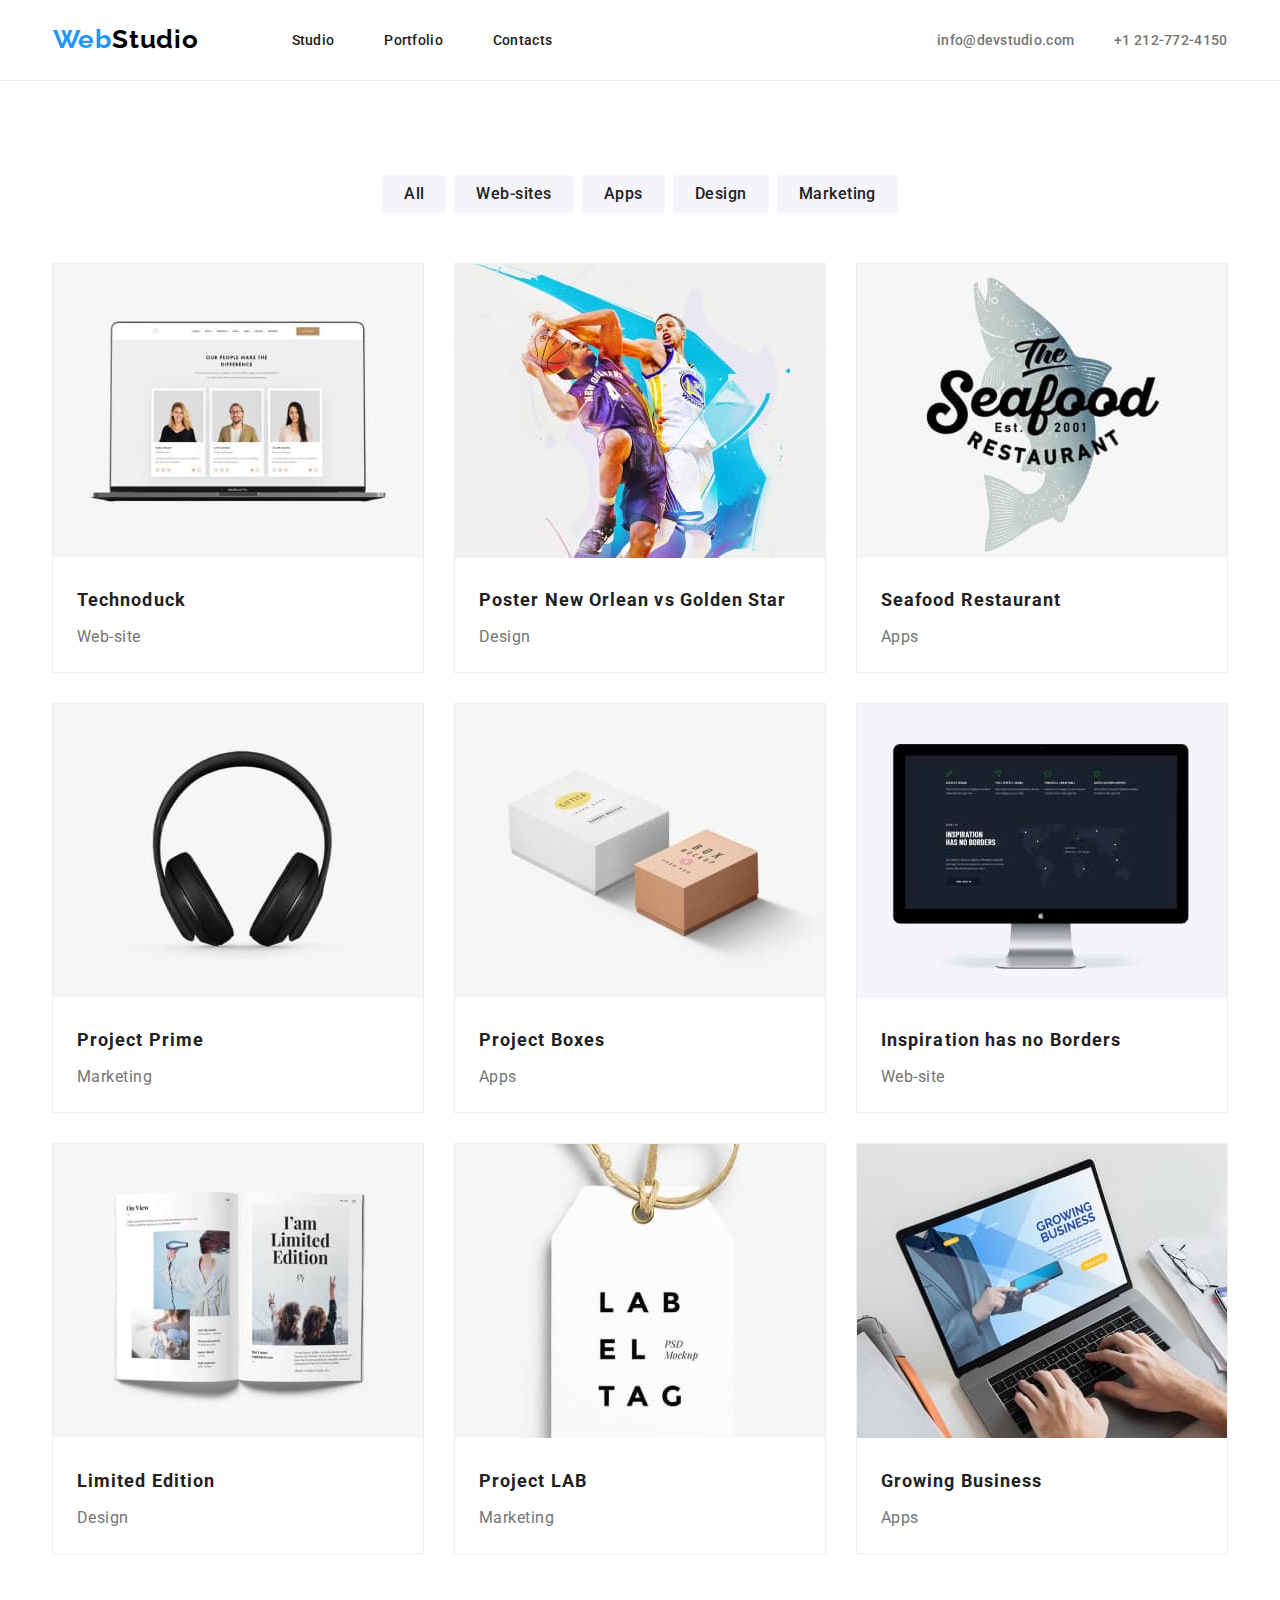
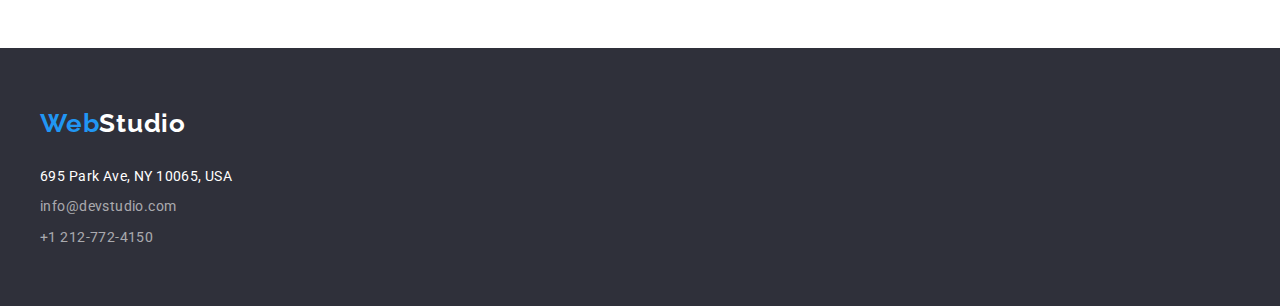
==== portfolio.html @ 4440e051 "Initial commit" ====
<!DOCTYPE html>
<html lang="en">
    <head>
        <meta charset="UTF-8" />
        <link
            rel="stylesheet"
            href="https://cdnjs.cloudflare.com/ajax/libs/modern-normalize/1.0.0/modern-normalize.min.css"
        />
        <link rel="preconnect" href="https://fonts.googleapis.com" />
        <link rel="preconnect" href="https://fonts.gstatic.com" crossorigin />
        <link
            href="https://fonts.googleapis.com/css2?family=Raleway:wght@700&family=Roboto:wght@400;500;700;900&display=swap"
            rel="stylesheet"
        />
        <link rel="stylesheet" href="css/styles.css" />
        <title>Web Studio</title>
    </head>
    <body>
        <!-- HEADER SECTION -->
        <div class="header-container">
            <header class="page-header">
                <a class="header-logo-1" href="#"
                    ><span class="logo-2">Web</span>Studio</a
                >
                <!-- NAVIGATION SECTION -->
                <nav class="header-navigation">
                    <ul class="navigation-list unstyled-list">
                        <li>
                            <a class="nav-list-item" href="index.html"
                                >Studio</a
                            >
                        </li>
                        <li>
                            <a class="nav-list-item" href="#">Portfolio</a>
                        </li>
                        <li>
                            <a class="nav-list-item" href="contacts.html"
                                >Contacts</a
                            >
                        </li>
                    </ul>
                </nav>
                <!-- CONTACTS SECTION -->
                <ul class="right-navigation-list unstyled-list">
                    <li>
                        <a
                            class="mail-header contact-list-item"
                            href="mailto:info@devstudio.com"
                            >info@devstudio.com</a
                        >
                    </li>
                    <li>
                        <a class="contact-list-item" href="tel:+12127724150"
                            >+1 212-772-4150</a
                        >
                    </li>
                </ul>
            </header>
        </div>

        <!-- MAIN -->
        <div class="container">
            <main>
                <!-- FILTER SECTION -->
                <section>
                    <ul class="filter unstyled-list">
                        <li>
                            <button class="p-button" type="button">All</button>
                        </li>
                        <li>
                            <button class="p-button" type="button">
                                Web-sites
                            </button>
                        </li>
                        <li>
                            <button class="p-button" type="button">Apps</button>
                        </li>
                        <li>
                            <button class="p-button" type="button">
                                Design
                            </button>
                        </li>
                        <li>
                            <button class="p-button" type="button">
                                Marketing
                            </button>
                        </li>
                    </ul>
                </section>
                <!-- PORTFOLIO ELEMENTS SECTION -->
                <section class="p-container">
                    <ul class="card-set unstyled-list">
                        <li class="p-item">
                            <img
                                width="370"
                                height="294"
                                src="./images/p1.jpg"
                                alt="Laptop"
                            />
                            <h3 class="p-name">Technoduck</h3>
                            <p class="p-type">Web-site</p>
                        </li>
                        <li class="p-item">
                            <img
                                width="370"
                                height="294"
                                src="./images/p2.jpg"
                                alt="Dunking"
                            />
                            <h3 class="p-name">
                                Poster New Orlean vs Golden Star
                            </h3>
                            <p class="p-type">Design</p>
                        </li>
                        <li class="p-item">
                            <img
                                width="370"
                                height="294"
                                src="./images/p3.jpg"
                                alt="The Seafood Restaurant"
                            />
                            <h3 class="p-name">Seafood Restaurant</h3>
                            <p class="p-type">Apps</p>
                        </li>
                        <li class="p-item">
                            <img
                                width="370"
                                height="294"
                                src="./images/p4.jpg"
                                alt="Headset"
                            />
                            <h3 class="p-name">Project Prime</h3>
                            <p class="p-type">Marketing</p>
                        </li>
                        <li class="p-item">
                            <img
                                width="370"
                                height="294"
                                src="./images/p5.jpg"
                                alt="Two Boxes"
                            />
                            <h3 class="p-name">Project Boxes</h3>
                            <p class="p-type">Apps</p>
                        </li>
                        <li class="p-item">
                            <img
                                width="370"
                                height="294"
                                src="./images/p6.jpg"
                                alt="Apple Monitor"
                            />
                            <h3 class="p-name">Inspiration has no Borders</h3>
                            <p class="p-type">Web-site</p>
                        </li>
                        <li class="p-item">
                            <img
                                width="370"
                                height="294"
                                src="./images/p7.jpg"
                                alt="Open book"
                            />
                            <h3 class="p-name">Limited Edition</h3>
                            <p class="p-type">Design</p>
                        </li>
                        <li class="p-item">
                            <img
                                width="370"
                                height="294"
                                src="./images/p8.jpg"
                                alt="Label Tag"
                            />
                            <h3 class="p-name">Project LAB</h3>
                            <p class="p-type">Marketing</p>
                        </li>
                        <li class="p-item">
                            <img
                                width="370"
                                height="294"
                                src="./images/p9.jpg"
                                alt="Working on Laptop"
                            />
                            <h3 class="p-name">Growing Business</h3>
                            <p class="p-type">Apps</p>
                        </li>
                    </ul>
                </section>
            </main>
        </div>
        <!-- FOOTER  -->
        <footer class="footer-section">
            <div class="container">
                <a class="footer-logo-1 footer-style" href="#"
                    ><span class="logo-2">Web</span>Studio</a
                >
                <address>
                    <ul class="footer-list unstyled-list">
                        <li class="footer-list-item">
                            <a class="address footer-style" href=""
                                >695 Park Ave, NY 10065, USA</a
                            >
                        </li>
                        <li class="footer-list-item">
                            <a
                                class="email-footer footer-style"
                                href="mailto:info@devstudio.com"
                                >info@devstudio.com</a
                            >
                        </li>
                        <li class="footer-list-item footer-phone">
                            <a
                                class="phone-nr-footer footer-style"
                                href="tel:+12127724150"
                                >+1 212-772-4150</a
                            >
                        </li>
                    </ul>
                </address>
            </div>
        </footer>
    </body>
</html>
---- css/styles.css ----
/* VARIABLES */

:root {
    --brand-color: #2196f3;
    --brand-color-dark: #212121;
    --brand-color-light: #757575;
    --brand-color-background: #2f303a;
}

/* GLOBALS */

* {
    margin-block-start: 0px;
    margin-block-end: 0px;
    margin-inline-start: 0px;
    margin-inline-end: 0px;
    padding-inline-start: 0px;
}

body {
    font-family: "Roboto";
    font-style: normal;
    font-weight: 400;
    color: #212121;
}

.unstyled-list {
    list-style: none;
}

/* HEADER STYLES */

.header-container {
    display: flex;
    justify-content: center;
    border-bottom: 1px solid #ececec;
}

.page-header {
    display: flex;
}

.navigation-list,
.header-navigation {
    display: flex;
    align-items: center;
}

.navigation-list,
.right-navigation-list {
    display: flex;
    align-items: center;
}

.right-navigation-list {
    margin-left: 335px;
}

.header {
    background-color: white;
}

.header-logo-1 {
    text-decoration: none;
    font-family: "Raleway";
    font-weight: 700;
    font-size: 26px;
    line-height: 1.2;
    letter-spacing: 0.03em;
    color: black;
    display: flex;
    align-items: center;
    margin: 24px 93px 25px auto;
}

.logo-2 {
    text-decoration: none;
    font-family: "Raleway";
    font-weight: 700;
    font-size: 26px;
    line-height: 1.2;
    letter-spacing: 0.03em;
    color: var(--brand-color);
}

.contact-list-item {
    text-decoration: none;
    font-weight: 500;
    font-size: 14px;
    line-height: 1.14;
    letter-spacing: 0.02em;
    color: var(--brand-color-light);
}

.mail-header {
    margin-right: 40px;
}

.nav-list-item {
    text-decoration: none;
    font-weight: 500;
    font-size: 14px;
    line-height: 1.14;
    letter-spacing: 0.02em;
    color: var(--brand-color-dark);
    margin: 32px 50px 32px 0px;
}

.nav-list-item:hover,
.contact-list-item:hover,
.nav-list-item:focus,
.contact-list-item:focus {
    color: var(--brand-color);
}

/* REQUEST SECTION STYLES */

.request-section {
    display: flex;
    flex-direction: column;
    align-items: center;
    justify-content: center;

    background-color: var(--brand-color-background);
}

.request-section-title {
    font-weight: 900;
    font-size: 44px;
    line-height: 60px;
    text-align: center;
    letter-spacing: 0.06em;
    text-transform: uppercase;
    color: #ffffff;
    margin: 200px auto 30px auto;
}

.request-button {
    width: 200px;
    height: 50px;

    background: var(--brand-color);
    box-shadow: 0px 4px 4px rgba(0, 0, 0, 0.15);
    border-radius: 4px;
    border: none;

    font-family: "Roboto";
    font-weight: 700;
    font-size: 16px;
    line-height: 1.88;
    color: #ffffff;
    margin-bottom: 200px;

    cursor: pointer;
}

/* STRENGHTS SECTION */

.strenghts-section {
    display: flex;
}

.strenghts-list {
    display: flex;
    gap: 30px;
    margin: 94px auto;
}

.strenghts-title {
    font-weight: 700;
    font-size: 14px;
    line-height: 1.14;
    letter-spacing: 0.03em;
    text-transform: uppercase;
    margin-bottom: 10px;

    color: var(--brand-color-dark);
}

.strenghts-text {
    font-size: 14px;
    line-height: 1.71;
    letter-spacing: 0.03em;

    color: var(--brand-color-light);
}

/* WHAT WE DO SECTION */

.what-we-do-list {
    display: flex;
    gap: 30px;
    justify-content: space-around;
    padding-bottom: 94px;
}

.what-we-do-title {
    font-weight: 700;
    font-size: 36px;
    line-height: 1.16;
    text-align: center;
    letter-spacing: 0.03em;
    padding: 0px 0px 50px 0px;

    color: var(--brand-color-dark);
}

/* OUR TEAM SECTION */

.team-card {
    background: #ffffff;

    box-shadow: 0px 1px 3px rgba(0, 0, 0, 0.12), 0px 1px 1px rgba(0, 0, 0, 0.14),
        0px 2px 1px rgba(0, 0, 0, 0.2);
    border-radius: 0px 0px 4px 4px;
}

.team-list {
    display: flex;
    gap: 30px;
    justify-content: start;
}

.team-section {
    background-color: #f5f4fa;
    padding-bottom: 94px;
}

.team-picture {
    padding-bottom: 30px;
}

.team-title {
    font-weight: 700;
    font-size: 36px;
    line-height: 1.16;
    text-align: center;
    letter-spacing: 0.03em;
    padding: 94px 0px 50px 0;

    color: var(--brand-color-dark);
}

.team-name {
    font-weight: 500;
    font-size: 16px;
    line-height: 1.18;
    text-align: center;
    letter-spacing: 0.03em;
    padding-bottom: 10px;

    color: var(--brand-color-dark);
}

.team-role {
    font-size: 16px;
    line-height: 1.18;
    text-align: center;
    letter-spacing: 0.03em;
    margin-bottom: 30px;

    color: var(--brand-color-light);
}

/* FOOTER STYLES */

.footer-list {
    margin-top: 28px;
}

.footer-list-item {
    padding-bottom: 12px;
}

.footer-section {
    background-color: var(--brand-color-background);
    padding-top: 60px;
}

.footer-style {
    text-decoration: none;
    font-size: 14px;
    line-height: 1.14;
    letter-spacing: 0.03em;
    font-style: normal;

    color: #ffffff;
}

.footer-phone {
    padding-bottom: 60px;
}

.phone-nr-footer,
.email-footer {
    color: rgba(255, 255, 255, 0.6);
}

.footer-logo-1 {
    font-family: "Raleway";
    font-weight: 700;
    font-size: 26px;
    line-height: 1.19;

    letter-spacing: 0.03em;
    color: #ffffff;
}

.address:hover,
.phone-nr-footer:hover,
.email-footer:hover,
.address:focus,
.phone-nr-footer:focus,
.email-footer:focus {
    color: var(--brand-color);
}

/* PORTFOLIO FILTER SECTION */

.filter {
    display: flex;
    justify-content: center;
    gap: 8px;
    margin: 94px auto 50px auto;
}

.p-button {
    background-color: #f5f4fa;
    padding: 6px 22px;

    font-weight: 500;
    font-size: 16px;
    line-height: 1.6;
    text-align: center;
    letter-spacing: 0.03em;

    color: var(--brand-color-dark);
    border-radius: 4px;
    border: none;

    cursor: pointer;
}

.p-button:hover,
.p-button:focus {
    background-color: var(--brand-color);
    color: #ffffff;
}

/* PORTFOLIO ELEMENTS SECTION */

.card-set {
    display: flex;
    gap: 30px;
    margin-bottom: 94px;
    flex-wrap: wrap;
    justify-content: center;
}

.p-item {
    flex: 0 1 24%;
    background: #ffffff;
    border: 1px solid #eeeeee;
}

.p-name {
    font-weight: 700;
    font-size: 18px;
    line-height: 2;
    letter-spacing: 0.06em;
    padding: 20px 0px 4px 24px;

    color: var(--brand-color-dark);
}

.p-type {
    font-size: 16px;
    line-height: 1.87;
    letter-spacing: 0.03em;
    padding: 0px 0px 20px 24px;

    color: var(--brand-color-light);
}

/*  */

.container {
    max-width: 1200px;
    margin: 0px auto;
}
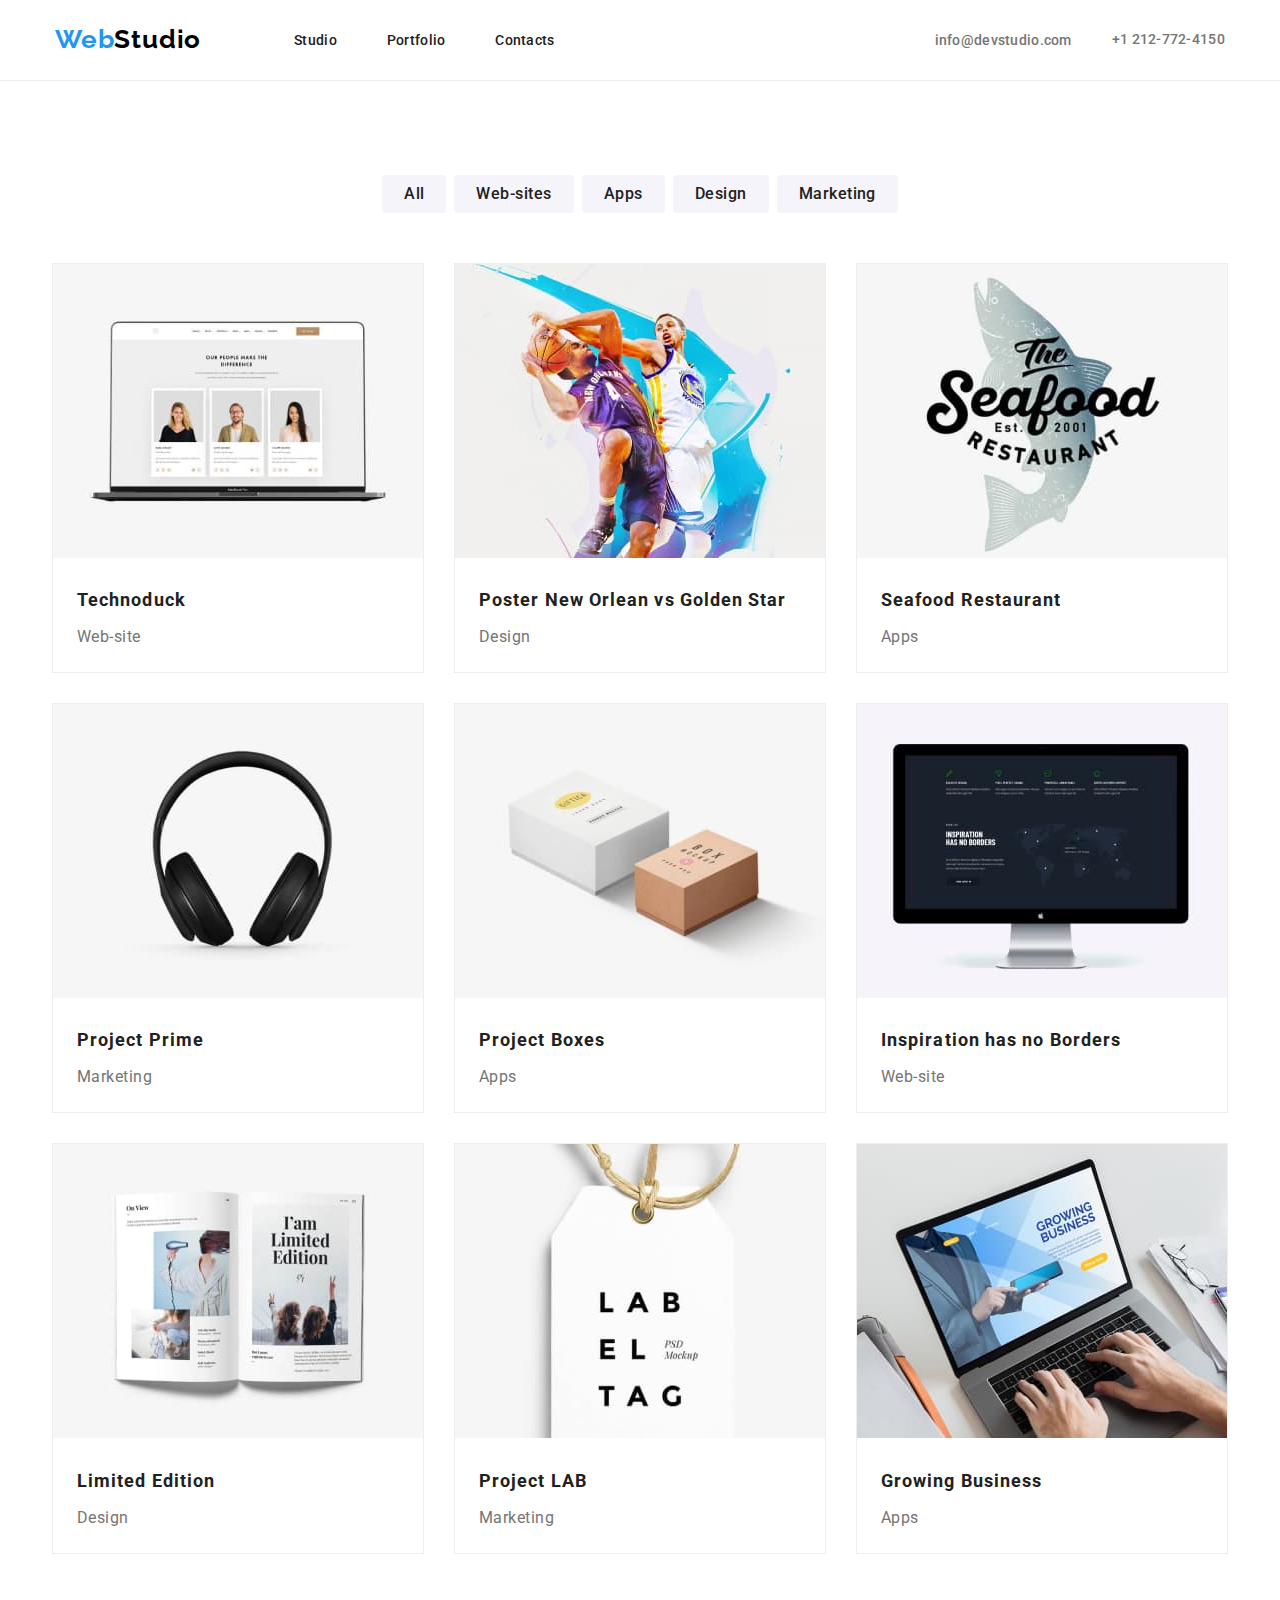
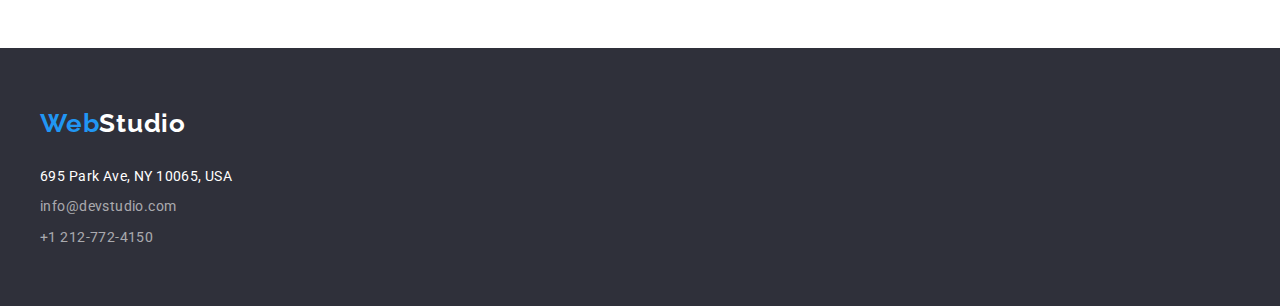
==== commit eaa6af9f: "7" ====
--- a/portfolio.html
+++ b/portfolio.html
@@ -50,7 +50,9 @@
                         >
                     </li>
                     <li>
-                        <a class="contact-list-item" href="tel:+12127724150"
+                        <a
+                            class="phone-header contact-list-item"
+                            href="tel:+12127724150"
                             >+1 212-772-4150</a
                         >
                     </li>
--- a/css/styles.css
+++ b/css/styles.css
@@ -53,7 +53,8 @@
 }
 
 .right-navigation-list {
-    margin-left: 335px;
+    margin-left: 330px;
+    gap: 40px;
 }
 
 .header {
@@ -92,8 +93,13 @@
     color: var(--brand-color-light);
 }
 
-.mail-header {
-    margin-right: 40px;
+.phone-header {
+    display: flex;
+    width: max-content;
+}
+
+.icon-header {
+    display: flex;
 }
 
 .nav-list-item {
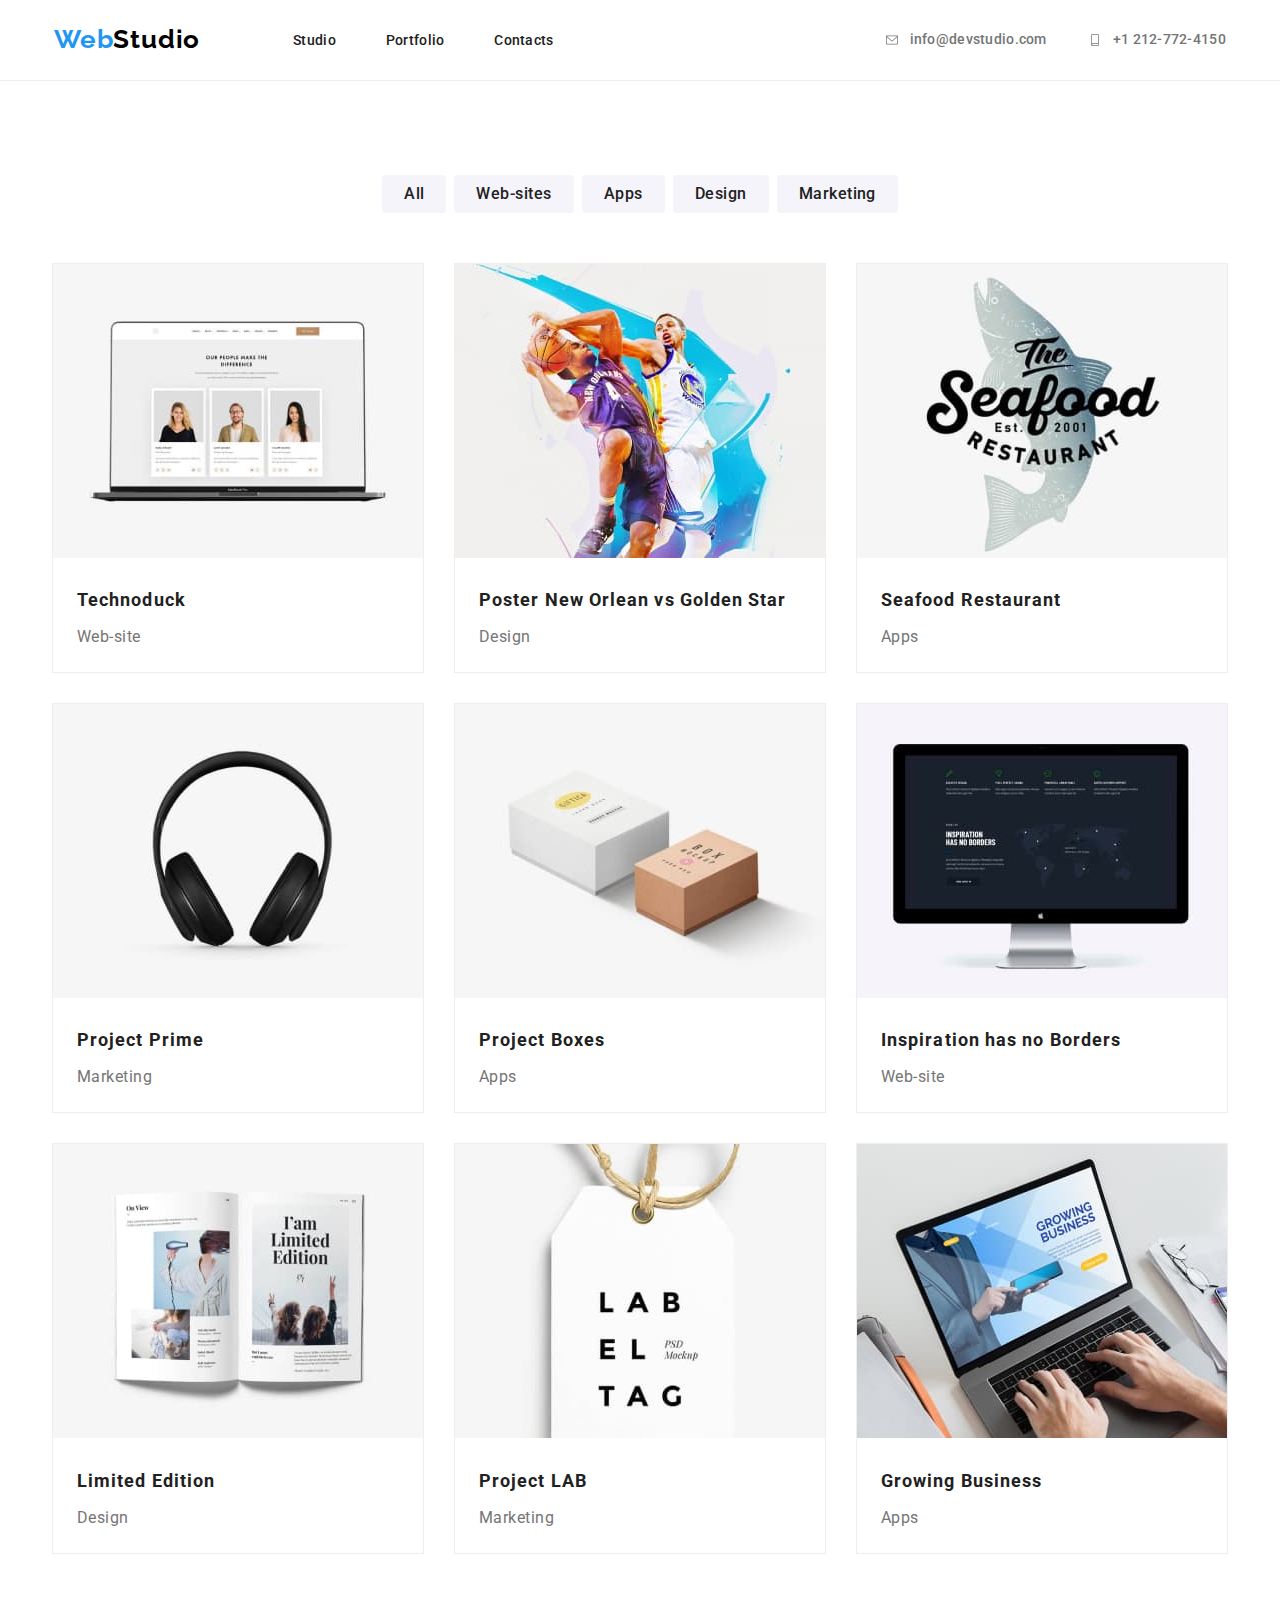
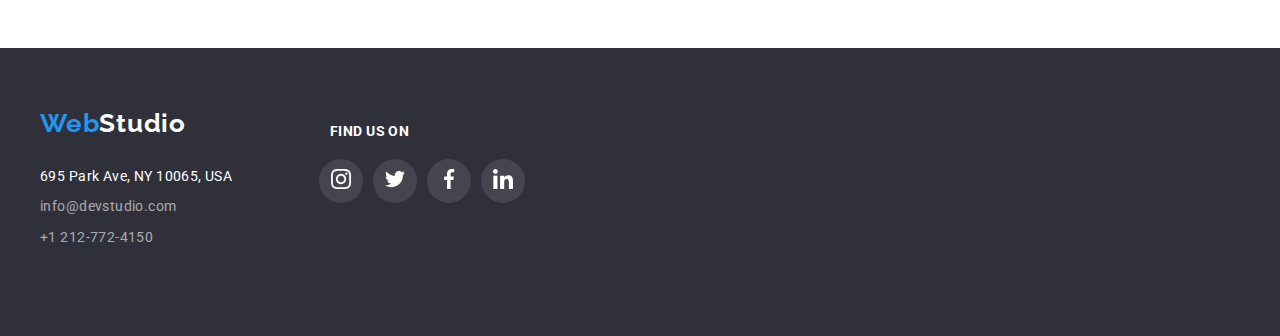
==== commit 9f02227b: "99" ====
--- a/portfolio.html
+++ b/portfolio.html
@@ -42,24 +42,35 @@
                 </nav>
                 <!-- CONTACTS SECTION -->
                 <ul class="right-navigation-list unstyled-list">
-                    <li>
+                    <li class="mail-header">
                         <a
-                            class="mail-header contact-list-item"
+                            class="contact-list-item"
                             href="mailto:info@devstudio.com"
-                            >info@devstudio.com</a
+                        >
+                            <svg class="icon-hover" width="16" height="12">
+                                <use
+                                    href="/images/symbols.svg#icon-envelope"
+                                ></use>
+                            </svg>
+                            info@devstudio.com</a
                         >
                     </li>
                     <li>
                         <a
                             class="phone-header contact-list-item"
                             href="tel:+12127724150"
-                            >+1 212-772-4150</a
+                        >
+                            <svg class="icon-hover" width="16" height="12">
+                                <use
+                                    href="/images/symbols.svg#icon-smartphone"
+                                ></use>
+                            </svg>
+                            +1 212-772-4150</a
                         >
                     </li>
                 </ul>
             </header>
         </div>
-
         <!-- MAIN -->
         <div class="container">
             <main>
@@ -191,10 +202,13 @@
         <!-- FOOTER  -->
         <footer class="footer-section">
             <div class="container">
-                <a class="footer-logo-1 footer-style" href="#"
-                    ><span class="logo-2">Web</span>Studio</a
-                >
-                <address>
+                <div class="footer-titles">
+                    <a class="footer-logo-1 footer-style" href="#"
+                        ><span class="logo-2">Web</span>Studio</a
+                    >
+                    <h3 class="icon-title-footer">FIND US ON</h3>
+                </div>
+                <address class="footer-container">
                     <ul class="footer-list unstyled-list">
                         <li class="footer-list-item">
                             <a class="address footer-style" href=""
@@ -216,6 +230,62 @@
                             >
                         </li>
                     </ul>
+                    <div class="">
+                        <ul class="footer-icon-container unstyled-list">
+                            <li class="icon-list-item footer-icon-background">
+                                <a href="#">
+                                    <svg
+                                        class="footer-icon"
+                                        width="20"
+                                        height="20"
+                                    >
+                                        <use
+                                            href="/images/symbols.svg#icon-instagram-2"
+                                        ></use>
+                                    </svg>
+                                </a>
+                            </li>
+                            <li class="icon-list-item footer-icon-background">
+                                <a href="#">
+                                    <svg
+                                        class="footer-icon"
+                                        width="20"
+                                        height="20"
+                                    >
+                                        <use
+                                            href="/images/symbols.svg#icon-twitter-1"
+                                        ></use>
+                                    </svg>
+                                </a>
+                            </li>
+                            <li class="icon-list-item footer-icon-background">
+                                <a href="#">
+                                    <svg
+                                        class="footer-icon"
+                                        width="20"
+                                        height="20"
+                                    >
+                                        <use
+                                            href="/images/symbols.svg#icon-facebook-1"
+                                        ></use>
+                                    </svg>
+                                </a>
+                            </li>
+                            <li class="icon-list-item footer-icon-background">
+                                <a href="#">
+                                    <svg
+                                        class="footer-icon"
+                                        width="20"
+                                        height="20"
+                                    >
+                                        <use
+                                            href="/images/symbols.svg#icon-linkedin-1"
+                                        ></use>
+                                    </svg>
+                                </a>
+                            </li>
+                        </ul>
+                    </div>
                 </address>
             </div>
         </footer>
--- a/css/styles.css
+++ b/css/styles.css
@@ -85,6 +85,9 @@
 }
 
 .contact-list-item {
+    display: flex;
+    align-items: center;
+    gap: 10px;
     text-decoration: none;
     font-weight: 500;
     font-size: 14px;
@@ -102,6 +105,10 @@
     display: flex;
 }
 
+.navigation-list {
+    gap: 50px;
+}
+
 .nav-list-item {
     text-decoration: none;
     font-weight: 500;
@@ -109,14 +116,21 @@
     line-height: 1.14;
     letter-spacing: 0.02em;
     color: var(--brand-color-dark);
-    margin: 32px 50px 32px 0px;
 }
 
 .nav-list-item:hover,
+.nav-list-item:focus {
+    color: var(--brand-color);
+    stroke: var(--brand-color);
+    border-bottom: 4px solid var(--brand-color);
+    border-radius: 2px;
+    padding-bottom: 28px;
+}
+
 .contact-list-item:hover,
-.nav-list-item:focus,
 .contact-list-item:focus {
     color: var(--brand-color);
+    stroke: var(--brand-color);
 }
 
 /* REQUEST SECTION STYLES */
@@ -125,9 +139,11 @@
     display: flex;
     flex-direction: column;
     align-items: center;
-    justify-content: center;
-
-    background-color: var(--brand-color-background);
+    max-width: 1600px;
+    margin: 0px auto;
+
+    background: linear-gradient(rgba(0, 0, 0, 0.4), rgba(0, 0, 0, 0.4)),
+        url(/images/background.jpg) no-repeat;
 }
 
 .request-section-title {
@@ -172,6 +188,21 @@
     margin: 94px auto;
 }
 
+.strenghts-icon:hover,
+.strenghts-icon:focus {
+    stroke: var(--brand-color);
+}
+
+.strenghts-icon-container {
+    display: flex;
+    align-items: center;
+    background: #f5f4fa;
+    border-radius: 4px;
+    width: 270px;
+    height: 120px;
+    margin-bottom: 30px;
+}
+
 .strenghts-title {
     font-weight: 700;
     font-size: 14px;
@@ -224,12 +255,13 @@
 .team-list {
     display: flex;
     gap: 30px;
-    justify-content: start;
+    justify-content: center;
 }
 
 .team-section {
     background-color: #f5f4fa;
     padding-bottom: 94px;
+    margin-bottom: 94px;
 }
 
 .team-picture {
@@ -263,15 +295,81 @@
     line-height: 1.18;
     text-align: center;
     letter-spacing: 0.03em;
-    margin-bottom: 30px;
 
     color: var(--brand-color-light);
 }
 
+.team-social-icon-container ul {
+    display: flex;
+    gap: 10px;
+    justify-content: center;
+    padding-top: 16px;
+    padding-bottom: 30px;
+}
+
+.icon-list-item {
+    display: flex;
+    justify-content: center;
+    align-items: center;
+    height: 44px;
+    width: 44px;
+    border-radius: 50%;
+}
+
+.icon-list-item:hover,
+.icon-list-item:focus {
+    background-color: var(--brand-color);
+}
+
+.team-icon {
+    fill: #afb1b8;
+}
+
+.team-icon:hover,
+.team-icon:focus {
+    fill: #ffff;
+}
+
+/* CUSTOMER SECTION */
+
+.icons-customers {
+    display: flex;
+    justify-content: center;
+    align-items: center;
+    width: 170px;
+    height: 92px;
+    border: 1px solid #afb1b8;
+    border-radius: 4px;
+    fill: #afb1b8;
+}
+
+.icons-customers-list {
+    display: flex;
+    justify-content: center;
+    gap: 30px;
+    padding-bottom: 94px;
+}
+
+.icons-customers:hover {
+    fill: var(--brand-color);
+    border-color: var(--brand-color);
+}
+
 /* FOOTER STYLES */
+
+.footer-icon {
+    fill: #ffffff;
+}
+
+.footer-container {
+    display: flex;
+    gap: 10px;
+    padding-bottom: 30px;
+}
 
 .footer-list {
     margin-top: 28px;
+    width: 231px;
 }
 
 .footer-list-item {
@@ -310,6 +408,13 @@
 
     letter-spacing: 0.03em;
     color: #ffffff;
+}
+
+.footer-icon-container {
+    display: flex;
+    margin-left: 38px;
+    padding-top: 20px;
+    gap: 10px;
 }
 
 .address:hover,
@@ -321,6 +426,29 @@
     color: var(--brand-color);
 }
 
+.icon-title-footer {
+    display: flex;
+    align-items: end;
+    font-family: "Roboto";
+    font-style: normal;
+    font-weight: 700;
+    font-size: 14px;
+    line-height: 16px;
+    letter-spacing: 0.03em;
+    text-transform: uppercase;
+
+    color: #ffffff;
+    margin-left: 144px;
+}
+
+.footer-titles {
+    display: flex;
+}
+
+.footer-icon-background {
+    background: rgba(255, 255, 255, 0.1);
+}
+
 /* PORTFOLIO FILTER SECTION */
 
 .filter {
@@ -351,6 +479,9 @@
 .p-button:focus {
     background-color: var(--brand-color);
     color: #ffffff;
+    box-shadow: 0px 3px 1px rgba(0, 0, 0, 0.1), 0px 1px 2px rgba(0, 0, 0, 0.08),
+        0px 2px 2px rgba(0, 0, 0, 0.12);
+    border-radius: 4px;
 }
 
 /* PORTFOLIO ELEMENTS SECTION */
@@ -369,6 +500,12 @@
     border: 1px solid #eeeeee;
 }
 
+.p-item:hover,
+.p-item:focus {
+    box-shadow: 0px 1px 1px rgba(0, 0, 0, 0.12), 0px 4px 4px rgba(0, 0, 0, 0.06),
+        1px 4px 6px rgba(0, 0, 0, 0.16);
+}
+
 .p-name {
     font-weight: 700;
     font-size: 18px;
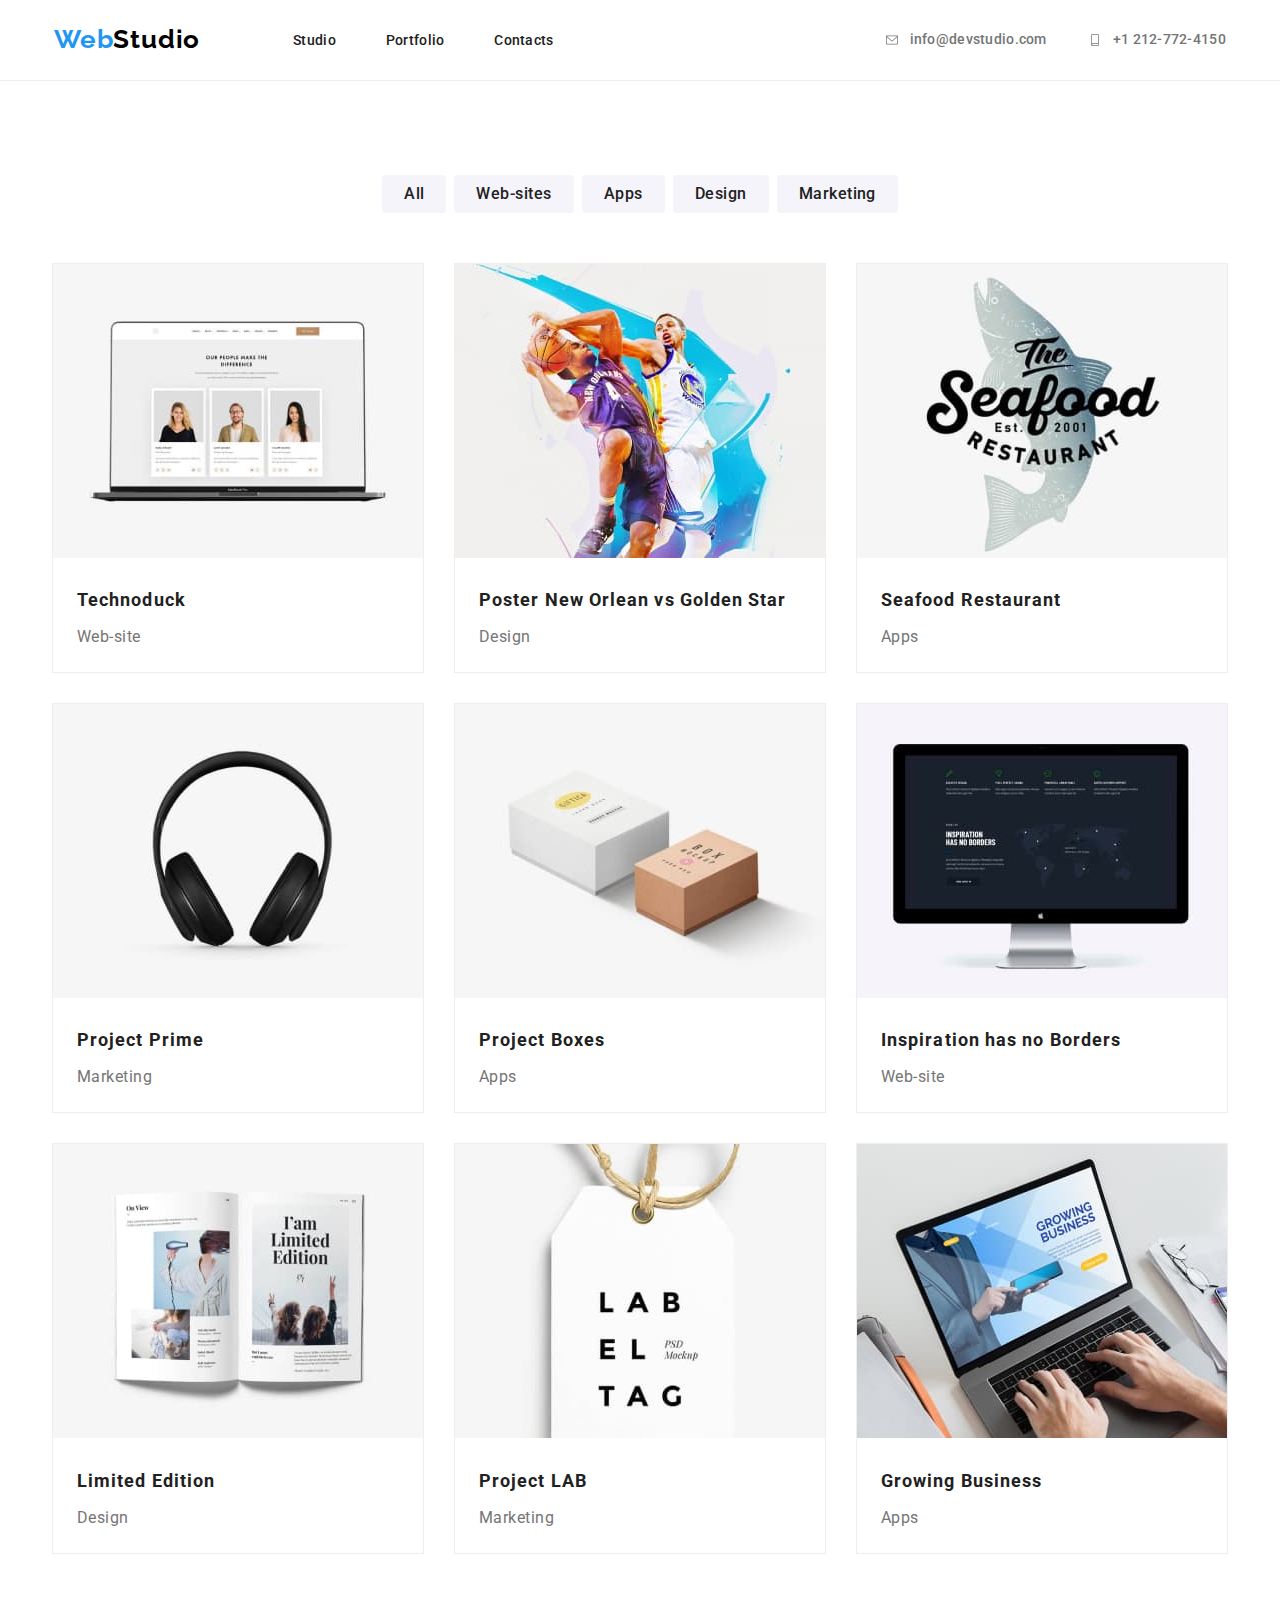
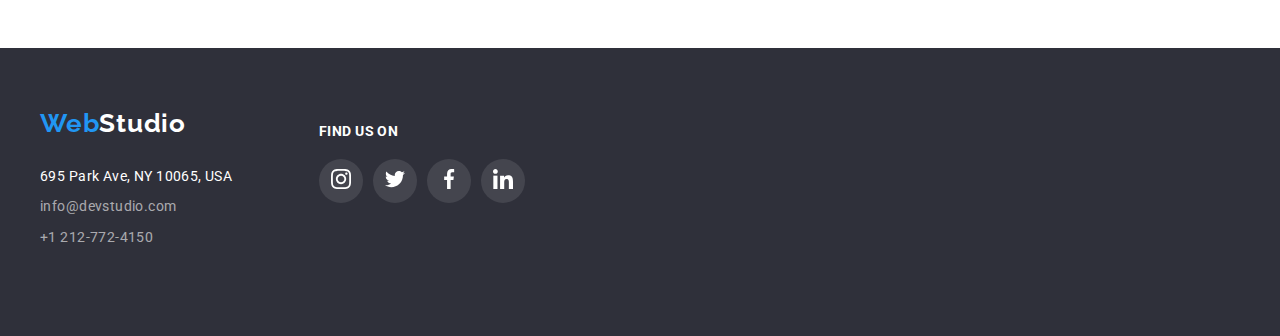
==== commit ddf714d7: "88" ====
--- a/portfolio.html
+++ b/portfolio.html
@@ -49,7 +49,7 @@
                         >
                             <svg class="icon-hover" width="16" height="12">
                                 <use
-                                    href="/images/symbols.svg#icon-envelope"
+                                    href="images/symbols.svg#icon-envelope"
                                 ></use>
                             </svg>
                             info@devstudio.com</a
@@ -62,7 +62,7 @@
                         >
                             <svg class="icon-hover" width="16" height="12">
                                 <use
-                                    href="/images/symbols.svg#icon-smartphone"
+                                    href="images/symbols.svg#icon-smartphone"
                                 ></use>
                             </svg>
                             +1 212-772-4150</a
@@ -230,62 +230,52 @@
                             >
                         </li>
                     </ul>
-                    <div class="">
-                        <ul class="footer-icon-container unstyled-list">
-                            <li class="icon-list-item footer-icon-background">
-                                <a href="#">
-                                    <svg
-                                        class="footer-icon"
-                                        width="20"
-                                        height="20"
-                                    >
-                                        <use
-                                            href="/images/symbols.svg#icon-instagram-2"
-                                        ></use>
-                                    </svg>
-                                </a>
-                            </li>
-                            <li class="icon-list-item footer-icon-background">
-                                <a href="#">
-                                    <svg
-                                        class="footer-icon"
-                                        width="20"
-                                        height="20"
-                                    >
-                                        <use
-                                            href="/images/symbols.svg#icon-twitter-1"
-                                        ></use>
-                                    </svg>
-                                </a>
-                            </li>
-                            <li class="icon-list-item footer-icon-background">
-                                <a href="#">
-                                    <svg
-                                        class="footer-icon"
-                                        width="20"
-                                        height="20"
-                                    >
-                                        <use
-                                            href="/images/symbols.svg#icon-facebook-1"
-                                        ></use>
-                                    </svg>
-                                </a>
-                            </li>
-                            <li class="icon-list-item footer-icon-background">
-                                <a href="#">
-                                    <svg
-                                        class="footer-icon"
-                                        width="20"
-                                        height="20"
-                                    >
-                                        <use
-                                            href="/images/symbols.svg#icon-linkedin-1"
-                                        ></use>
-                                    </svg>
-                                </a>
-                            </li>
-                        </ul>
-                    </div>
+                    <ul class="footer-icon-container unstyled-list">
+                        <li
+                            class="icon-list-item-footer footer-icon-background"
+                        >
+                            <a href="#">
+                                <svg class="footer-icon" width="20" height="20">
+                                    <use
+                                        href="images/symbols.svg#icon-instagram-2"
+                                    ></use>
+                                </svg>
+                            </a>
+                        </li>
+                        <li
+                            class="icon-list-item-footer footer-icon-background"
+                        >
+                            <a href="#">
+                                <svg class="footer-icon" width="20" height="20">
+                                    <use
+                                        href="images/symbols.svg#icon-twitter-1"
+                                    ></use>
+                                </svg>
+                            </a>
+                        </li>
+                        <li
+                            class="icon-list-item-footer footer-icon-background"
+                        >
+                            <a href="#">
+                                <svg class="footer-icon" width="20" height="20">
+                                    <use
+                                        href="images/symbols.svg#icon-facebook-1"
+                                    ></use>
+                                </svg>
+                            </a>
+                        </li>
+                        <li
+                            class="icon-list-item-footer footer-icon-background"
+                        >
+                            <a href="#">
+                                <svg class="footer-icon" width="20" height="20">
+                                    <use
+                                        href="images/symbols.svg#icon-linkedin-1"
+                                    ></use>
+                                </svg>
+                            </a>
+                        </li>
+                    </ul>
                 </address>
             </div>
         </footer>
--- a/css/styles.css
+++ b/css/styles.css
@@ -142,8 +142,8 @@
     max-width: 1600px;
     margin: 0px auto;
 
-    background: linear-gradient(rgba(0, 0, 0, 0.4), rgba(0, 0, 0, 0.4)),
-        url(/images/background.jpg) no-repeat;
+    background: url("../images/background.jpg") no-repeat,
+        linear-gradient(rgba(0, 0, 0, 0.4), rgba(0, 0, 0, 0.4));
 }
 
 .request-section-title {
@@ -307,7 +307,8 @@
     padding-bottom: 30px;
 }
 
-.icon-list-item {
+.icon-list-item,
+.icon-list-item-footer {
     display: flex;
     justify-content: center;
     align-items: center;
@@ -350,13 +351,29 @@
     padding-bottom: 94px;
 }
 
-.icons-customers:hover {
+.icons-customers:hover,
+.icon-customer:focus {
     fill: var(--brand-color);
+    stroke: var(--brand-color);
     border-color: var(--brand-color);
 }
 
+.icon {
+    fill: #afb1b8;
+}
+
+.icon:hover,
+.icon:focus {
+    fill: var(--brand-color);
+    stroke: var(--brand-color);
+}
+
 /* FOOTER STYLES */
 
+.icon-list-item-footer:hover,
+.icon-list-item-footer:focus {
+    background: var(--brand-color);
+}
 .footer-icon {
     fill: #ffffff;
 }
@@ -438,7 +455,7 @@
     text-transform: uppercase;
 
     color: #ffffff;
-    margin-left: 144px;
+    margin-left: 133px;
 }
 
 .footer-titles {
